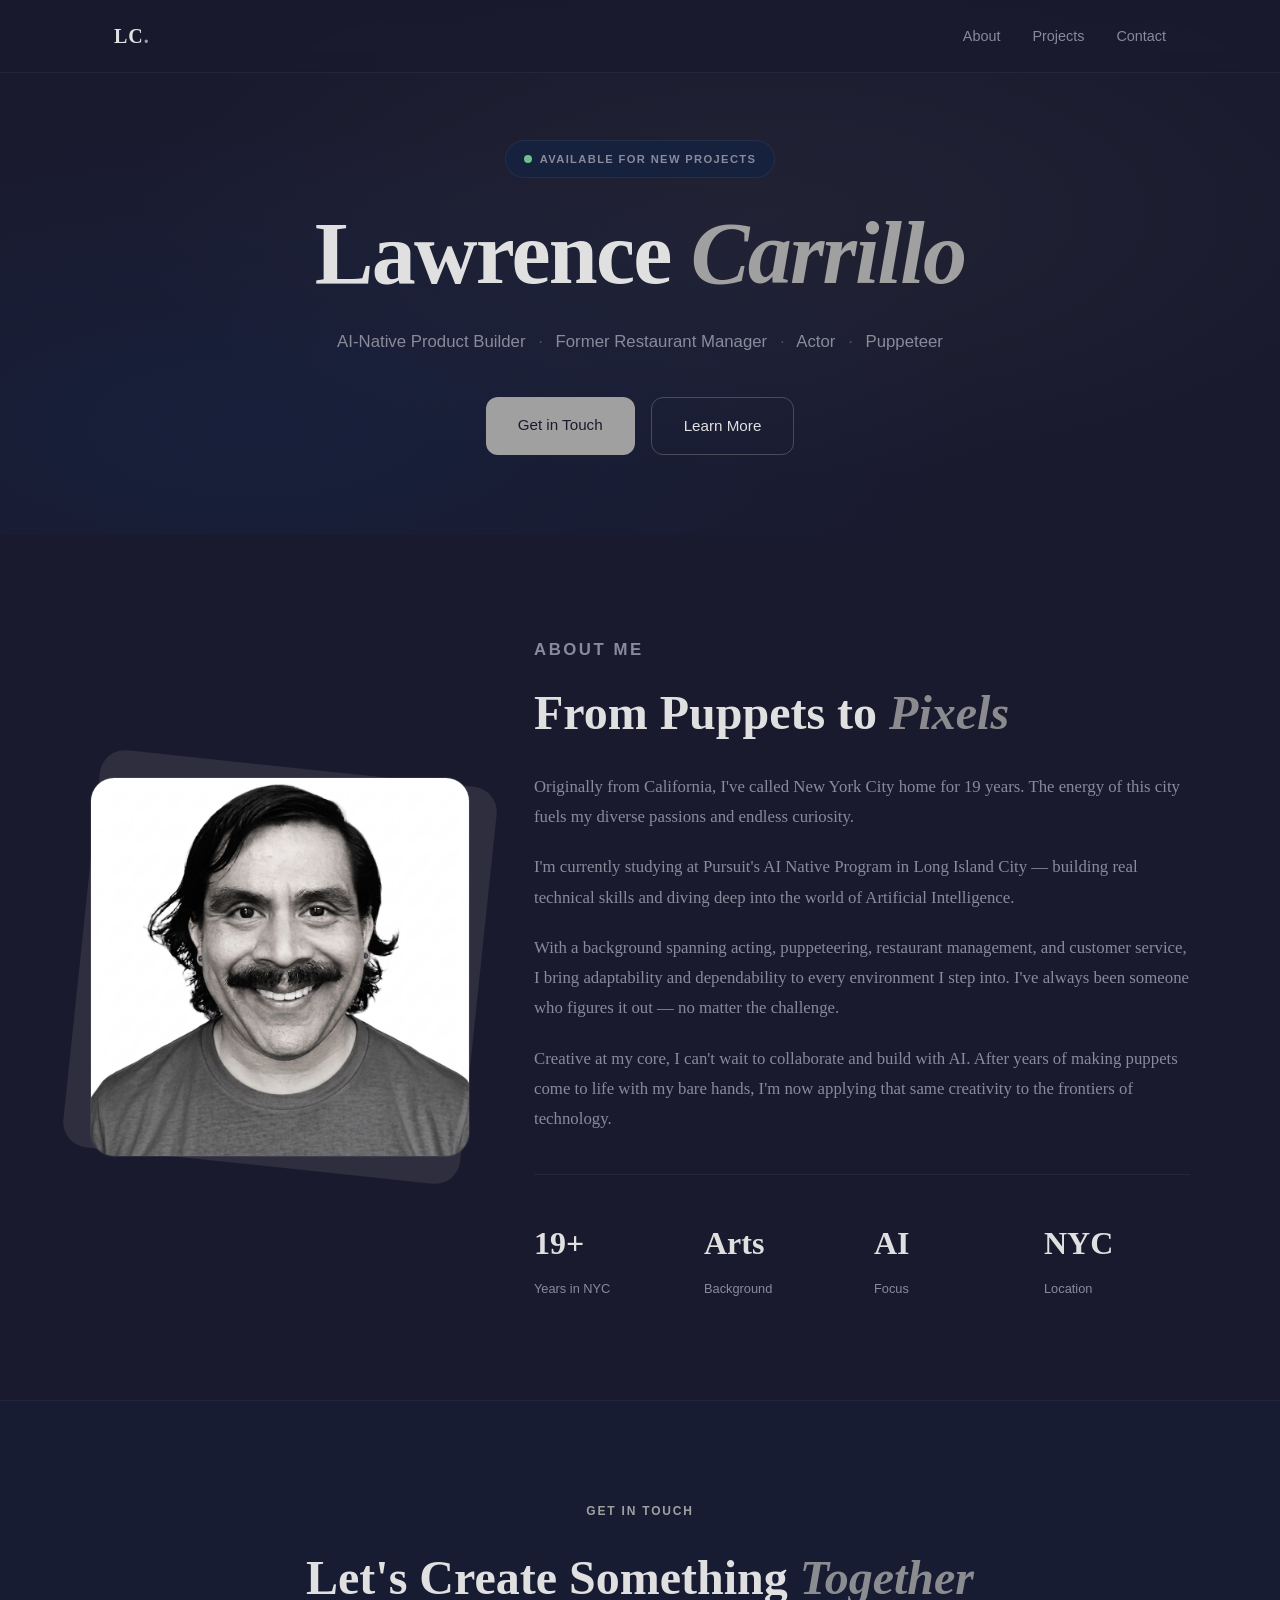
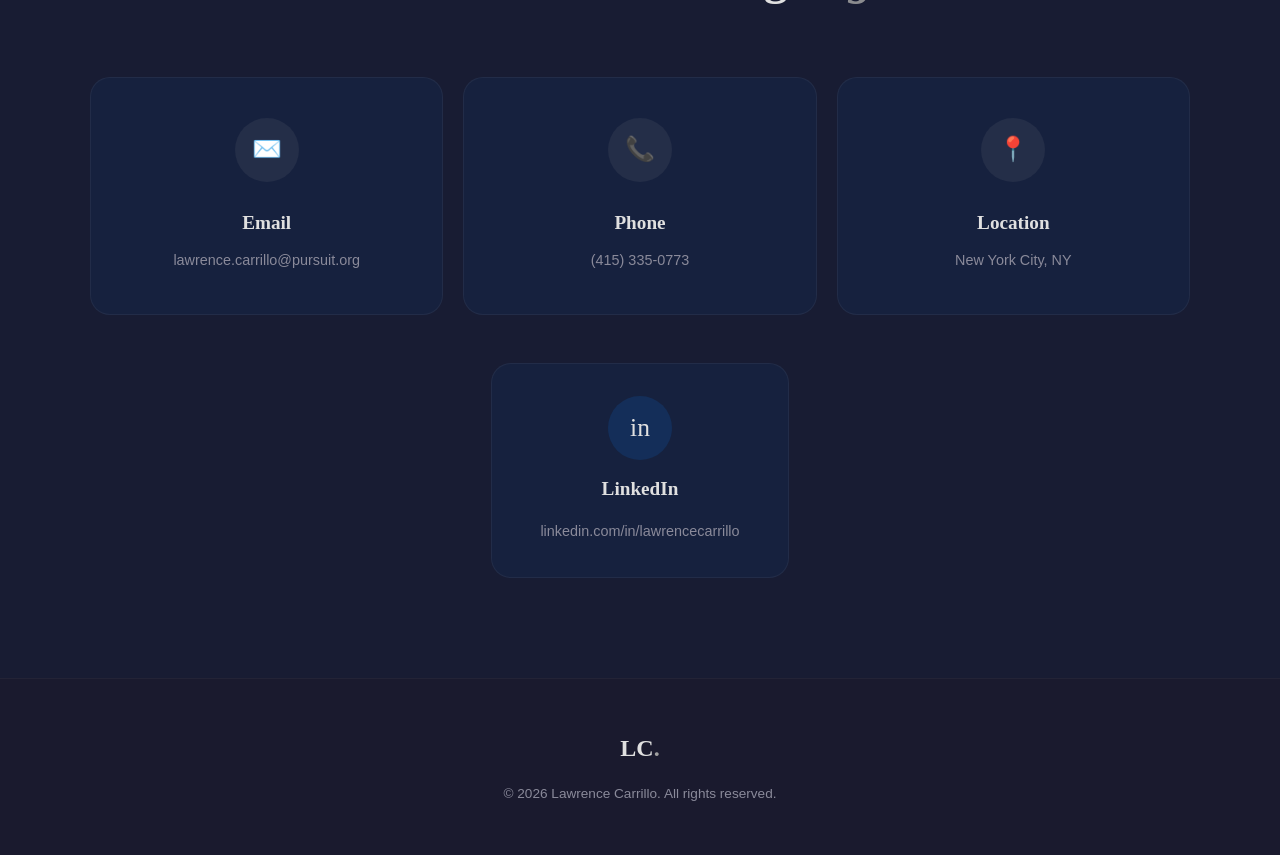
==== index.html @ 92393662 "Revise hero tagline with new job titles Updated the hero tagline to reflect new roles." ====
<!DOCTYPE html>
<html lang="en">
<head>
    <meta charset="UTF-8">
    <meta name="viewport" content="width=device-width, initial-scale=1.0">
    <title>Lawrence Carrillo</title>
    <style>
* { margin: 0; padding: 0; box-sizing: border-box; }

body {
    font-family: Georgia, serif;
    background-color: #1a1a2e;
    color: #e0e0e0;
    line-height: 1.8;
}

/* NAV */
nav {
    position: fixed;
    top: 0;
    width: 100%;
    z-index: 100;
    background-color: rgba(26, 26, 46, 0.85);
    backdrop-filter: blur(10px);
    border-bottom: 1px solid rgba(255, 255, 255, 0.05);
}
nav .nav-inner {
    max-width: 1100px;
    margin: 0 auto;
    padding: 0 24px;
    height: 72px;
    display: flex;
    align-items: center;
    justify-content: space-between;
}
.logo { font-size: 1.25rem; font-weight: bold; letter-spacing: 0.05em; }
.logo span { color: #a0a0a0; }
.nav-links { display: flex; gap: 32px; list-style: none; }
.nav-links a {
    color: #8a8a9a;
    text-decoration: none;
    font-family: Arial, sans-serif;
    font-size: 0.9rem;
    font-weight: 500;
    transition: color 0.2s;
    position: relative;
}
.nav-links a::after {
    content: '';
    position: absolute;
    bottom: -2px; left: 0;
    width: 0; height: 1px;
    background: #a0a0a0;
    transition: width 0.25s;
}
.nav-links a:hover { color: #e0e0e0; }
.nav-links a:hover::after { width: 100%; }

/* HERO */
.hero {
    min-height: auto;
    display: flex;
    align-items: center;
    justify-content: center;
    text-align: center;
    padding: 140px 24px 80px;
    position: relative;
    overflow: hidden;
}
.hero-bg {
    position: absolute;
    inset: 0;
    background:
        radial-gradient(ellipse at 60% 40%, rgba(160,160,160,0.06) 0%, transparent 60%),
        radial-gradient(ellipse at 20% 80%, rgba(22,33,62,0.8) 0%, transparent 50%);
    pointer-events: none;
}
.hero-content { position: relative; z-index: 1; max-width: 860px; }
.available-badge {
    display: inline-flex;
    align-items: center;
    gap: 8px;
    padding: 8px 18px;
    border-radius: 999px;
    background-color: #16213e;
    border: 1px solid rgba(255,255,255,0.06);
    margin-bottom: 28px;
    font-size: 0.7rem;
    font-family: Arial, sans-serif;
    font-weight: 600;
    letter-spacing: 0.12em;
    text-transform: uppercase;
    color: #8a8a9a;
}
.available-dot {
    width: 8px; height: 8px;
    border-radius: 50%;
    background-color: #6dbf8a;
    animation: pulse 2s infinite;
}
@keyframes pulse {
    0%, 100% { opacity: 1; }
    50% { opacity: 0.3; }
}
.hero h1 {
    font-size: clamp(2.8rem, 8vw, 5.5rem);
    font-weight: 700;
    line-height: 1.1;
    margin-bottom: 24px;
    letter-spacing: -0.02em;
}
.hero h1 .accent { color: #a0a0a0; font-style: italic; }
.hero-tagline {
    font-family: Arial, sans-serif;
    font-size: 1.05rem;
    color: #8a8a9a;
    max-width: 640px;
    margin: 0 auto 40px;
    font-weight: 300;
}
.hero-tagline .sep { color: rgba(160,160,160,0.4); margin: 0 8px; }
.hero-buttons { display: flex; gap: 16px; justify-content: center; flex-wrap: wrap; }
.btn {
    padding: 14px 32px;
    border-radius: 12px;
    font-family: Arial, sans-serif;
    font-size: 0.95rem;
    font-weight: 500;
    cursor: pointer;
    text-decoration: none;
    transition: all 0.2s;
    display: inline-block;
}
.btn-primary { background-color: #a0a0a0; color: #1a1a2e; border: none; }
.btn-primary:hover { background-color: #b8b8b8; transform: translateY(-2px); }
.btn-outline { background-color: transparent; color: #e0e0e0; border: 1px solid rgba(160,160,160,0.35); }
.btn-outline:hover { border-color: #a0a0a0; transform: translateY(-2px); }

/* ABOUT */
#about { padding: 100px 24px; }
.about-inner {
    max-width: 1100px;
    margin: 0 auto;
    display: flex;
    gap: 64px;
    align-items: center;
    flex-wrap: wrap;
}
.about-photo-col { flex: 0 0 380px; max-width: 380px; position: relative; }
.photo-frame { position: relative; }
.photo-frame::before {
    content: "";
    position: absolute;
    inset: 0;
    background-color: rgba(160,160,160,0.15);
    border-radius: 24px;
    transform: rotate(6deg) scale(1.05);
    z-index: 0;
}
.photo-frame img {
    position: relative;
    z-index: 1;
    width: 100%;
    aspect-ratio: 1;
    object-fit: cover;
    object-position: center top;
    border-radius: 24px;
    border: 1px solid rgba(255,255,255,0.08);
    display: block;
}
.about-text-col { flex: 1; min-width: 280px; }
.section-label {
    font-family: Arial, sans-serif;
    font-size: 0.75rem;
    font-weight: 700;
    letter-spacing: 0.15em;
    text-transform: uppercase;
    color: #a0a0a0;
    margin-bottom: 12px;
}
.about-text-col h2 {
    font-size: clamp(2rem, 4vw, 3rem);
    font-weight: 700;
    line-height: 1.15;
    margin-bottom: 32px;
    color: #e0e0e0;
}
.about-text-col h2 em { color: rgba(160,160,160,0.85); }
.about-text-col p { color: #8a8a9a; font-size: 1.05rem; margin-bottom: 20px; }
.stats {
    display: grid;
    grid-template-columns: repeat(4, 1fr);
    gap: 24px;
    margin-top: 40px;
    padding-top: 40px;
    border-top: 1px solid rgba(255,255,255,0.05);
}
.stat-value { font-size: 2rem; font-weight: 700; color: #e0e0e0; margin-bottom: 4px; }
.stat-label { font-family: Arial, sans-serif; font-size: 0.8rem; color: #8a8a9a; }

/* CONTACT */
#contact {
    padding: 100px 24px;
    background-color: rgba(22,33,62,0.35);
    border-top: 1px solid rgba(255,255,255,0.04);
}
.contact-inner { max-width: 1100px; margin: 0 auto; }
.contact-header { text-align: center; margin-bottom: 56px; }
.contact-header h2 {
    font-size: clamp(2rem, 4vw, 3rem);
    font-weight: 700;
    color: #e0e0e0;
    margin-top: 12px;
}
.contact-header h2 em { color: rgba(160,160,160,0.85); }
.contact-cards {
    display: grid;
    grid-template-columns: repeat(auto-fit, minmax(240px, 1fr));
    gap: 20px;
}
.contact-card {
    background-color: #16213e;
    border: 1px solid rgba(255,255,255,0.05);
    border-radius: 20px;
    padding: 40px 32px;
    text-align: center;
    text-decoration: none;
    color: inherit;
    transition: all 0.3s;
    display: flex;
    flex-direction: column;
    align-items: center;
}
.contact-card:hover {
    border-color: rgba(160,160,160,0.3);
    transform: translateY(-8px);
    box-shadow: 0 20px 40px rgba(0,0,0,0.4);
}
.contact-icon {
    width: 64px; height: 64px;
    border-radius: 50%;
    background-color: rgba(160,160,160,0.1);
    display: flex;
    align-items: center;
    justify-content: center;
    margin-bottom: 24px;
    font-size: 1.5rem;
    transition: transform 0.3s;
}
.contact-card:hover .contact-icon { transform: scale(1.1); }
.contact-card h3 { font-size: 1.2rem; margin-bottom: 8px; color: #e0e0e0; }
.contact-card p { color: #8a8a9a; font-family: Arial, sans-serif; font-size: 0.9rem; transition: color 0.3s; }
.contact-card:hover p { color: #e0e0e0; }

/* FOOTER */
footer {
    padding: 48px 24px;
    border-top: 1px solid rgba(255,255,255,0.04);
    text-align: center;
    background-color: #1a1a2e;
}
.footer-logo { font-size: 1.5rem; font-weight: 700; margin-bottom: 12px; }
.footer-logo span { color: #a0a0a0; }
footer p { font-family: Arial, sans-serif; font-size: 0.85rem; color: #8a8a9a; }

/* RESPONSIVE */
@media (max-width: 768px) {
    .about-photo-col { flex: 0 0 100%; max-width: 340px; margin: 0 auto; }
    .stats { grid-template-columns: repeat(2, 1fr); }
    .nav-links { display: none; }
}
/* LinkedIn Badge */
.LI-profile-badge {
    background: rgba(255, 255, 255, 0.08) !important;
    border-radius: 12px !important;
    padding: 8px !important;
}

.LI-profile-badge .LI-name-link {
    color: #e0e0e0 !important;
}

.LI-profile-badge .LI-field {
    color: #a0b0c0 !important;
}

.LI-profile-badge .LI-background {
    background: rgba(255, 255, 255, 0.05) !important;
}
    </style>
</head>
<body>

    <nav>
        <div class="nav-inner">
            <div class="logo">LC<span>.</span></div>
            <ul class="nav-links">
                <li><a href="#about">About</a></li>
                <li><a href="projects.html">Projects</a></li>
                <li><a href="#contact">Contact</a></li>
            </ul>
        </div>
    </nav>

    <section class="hero">
        <div class="hero-bg"></div>
        <div class="hero-content">
            <div class="available-badge">
                <span class="available-dot"></span>
                Available for new projects
            </div>
            <h1>Lawrence <span class="accent">Carrillo</span></h1>
            
            <p class="hero-tagline">
AI-Native Product Builder <span class="sep">&middot;</span>
Former Restaurant Manager <span class="sep">&middot;</span>
Actor <span class="sep">&middot;</span>
Puppeteer
</p>
            
            <div class="hero-buttons">
                <a href="#contact" class="btn btn-primary">Get in Touch</a>
                <a href="#about" class="btn btn-outline">Learn More</a>
            </div>
        </div>
    </section>

    <section id="about">
        <div class="about-inner">
            <div class="about-photo-col">
                <div class="photo-frame">
                    <img src="avatar.png" alt="Lawrence Carrillo">
                </div>
            </div>
            <div class="about-text-col">
                <p class="section-label">About Me</p>
                <h2>From Puppets to <em>Pixels</em></h2>
                <p>Originally from California, I've called New York City home for 19 years. The energy of this city fuels my diverse passions and endless curiosity.</p>
                <p>I'm currently studying at Pursuit's AI Native Program in Long Island City — building real technical skills and diving deep into the world of Artificial Intelligence.</p>
                <p>With a background spanning acting, puppeteering, restaurant management, and customer service, I bring adaptability and dependability to every environment I step into. I've always been someone who figures it out — no matter the challenge.</p>
                <p>Creative at my core, I can't wait to collaborate and build with AI. After years of making puppets come to life with my bare hands, I'm now applying that same creativity to the frontiers of technology.</p>
                <div class="stats">
                    <div><div class="stat-value">19+</div><div class="stat-label">Years in NYC</div></div>
                    <div><div class="stat-value">Arts</div><div class="stat-label">Background</div></div>
                    <div><div class="stat-value">AI</div><div class="stat-label">Focus</div></div>
                    <div><div class="stat-value">NYC</div><div class="stat-label">Location</div></div>
                </div>
            </div>
        </div>
    </section>

    <!-- CONTACT -->
    <section id="contact">
        <div class="contact-inner">
            <div class="contact-header">
                <p class="section-label">Get in touch</p>
                <h2>Let's Create Something <em>Together</em></h2>
            </div>
            <div class="contact-cards">
                <a href="mailto:lawrence.carrillo@pursuit.org" class="contact-card">
                    <div class="contact-icon">&#x2709;&#xFE0F;</div>
                    <h3>Email</h3>
                    <p>lawrence.carrillo@pursuit.org</p>
                </a>
                <a href="tel:+14153350773" class="contact-card">
                    <div class="contact-icon">&#x1F4DE;</div>
                    <h3>Phone</h3>
                    <p>(415) 335-0773</p>
                </a>
                <div class="contact-card">
                    <div class="contact-icon">&#x1F4CD;</div>
                    <h3>Location</h3>
                    <p>New York City, NY</p>
                </div>
            </div>
<!-- LinkedIn -->
<div style="margin-top: 48px; display: flex; justify-content: center;">
    <a href="https://www.linkedin.com/in/lawrencecarrillo" target="_blank" rel="noopener"
       style="background-color: #16213e; border: 1px solid rgba(255,255,255,0.05); border-radius: 20px; padding: 32px 48px; text-align: center; text-decoration: none; color: inherit; transition: all 0.3s; display: flex; flex-direction: column; align-items: center; gap: 12px; min-width: 280px;"
       onmouseover="this.style.borderColor='rgba(160,160,160,0.3)'; this.style.transform='translateY(-8px)'; this.style.boxShadow='0 20px 40px rgba(0,0,0,0.4)'"
       onmouseout="this.style.borderColor='rgba(255,255,255,0.05)'; this.style.transform='translateY(0)'; this.style.boxShadow='none'">
        <div style="width: 64px; height: 64px; border-radius: 50%; background-color: rgba(10,102,194,0.2); display: flex; align-items: center; justify-content: center; font-size: 1.6rem;">in</div>
        <h3 style="font-family: Georgia, serif; font-size: 1.2rem; color: #e0e0e0; margin: 0;">LinkedIn</h3>
        <p style="font-family: Arial, sans-serif; font-size: 0.9rem; color: #8a8a9a; margin: 0;">linkedin.com/in/lawrencecarrillo</p>
    </a>
</div>
    </section>

    <!-- FOOTER -->
    <footer>
        <div class="footer-logo">LC<span>.</span></div>
        <p>&copy; 2026 Lawrence Carrillo. All rights reserved.</p>
    </footer>

<script src="https://platform.linkedin.com/badges/js/profile.js" async defer type="text/javascript"></script>

    <script>
        document.querySelectorAll('a[href^="#"]').forEach(link => {
            link.addEventListener('click', function(e) {
                e.preventDefault();
                document.querySelector(this.getAttribute('href'))
                    .scrollIntoView({ behavior: 'smooth' });
            });
        });
    </script>

</body>
</html>
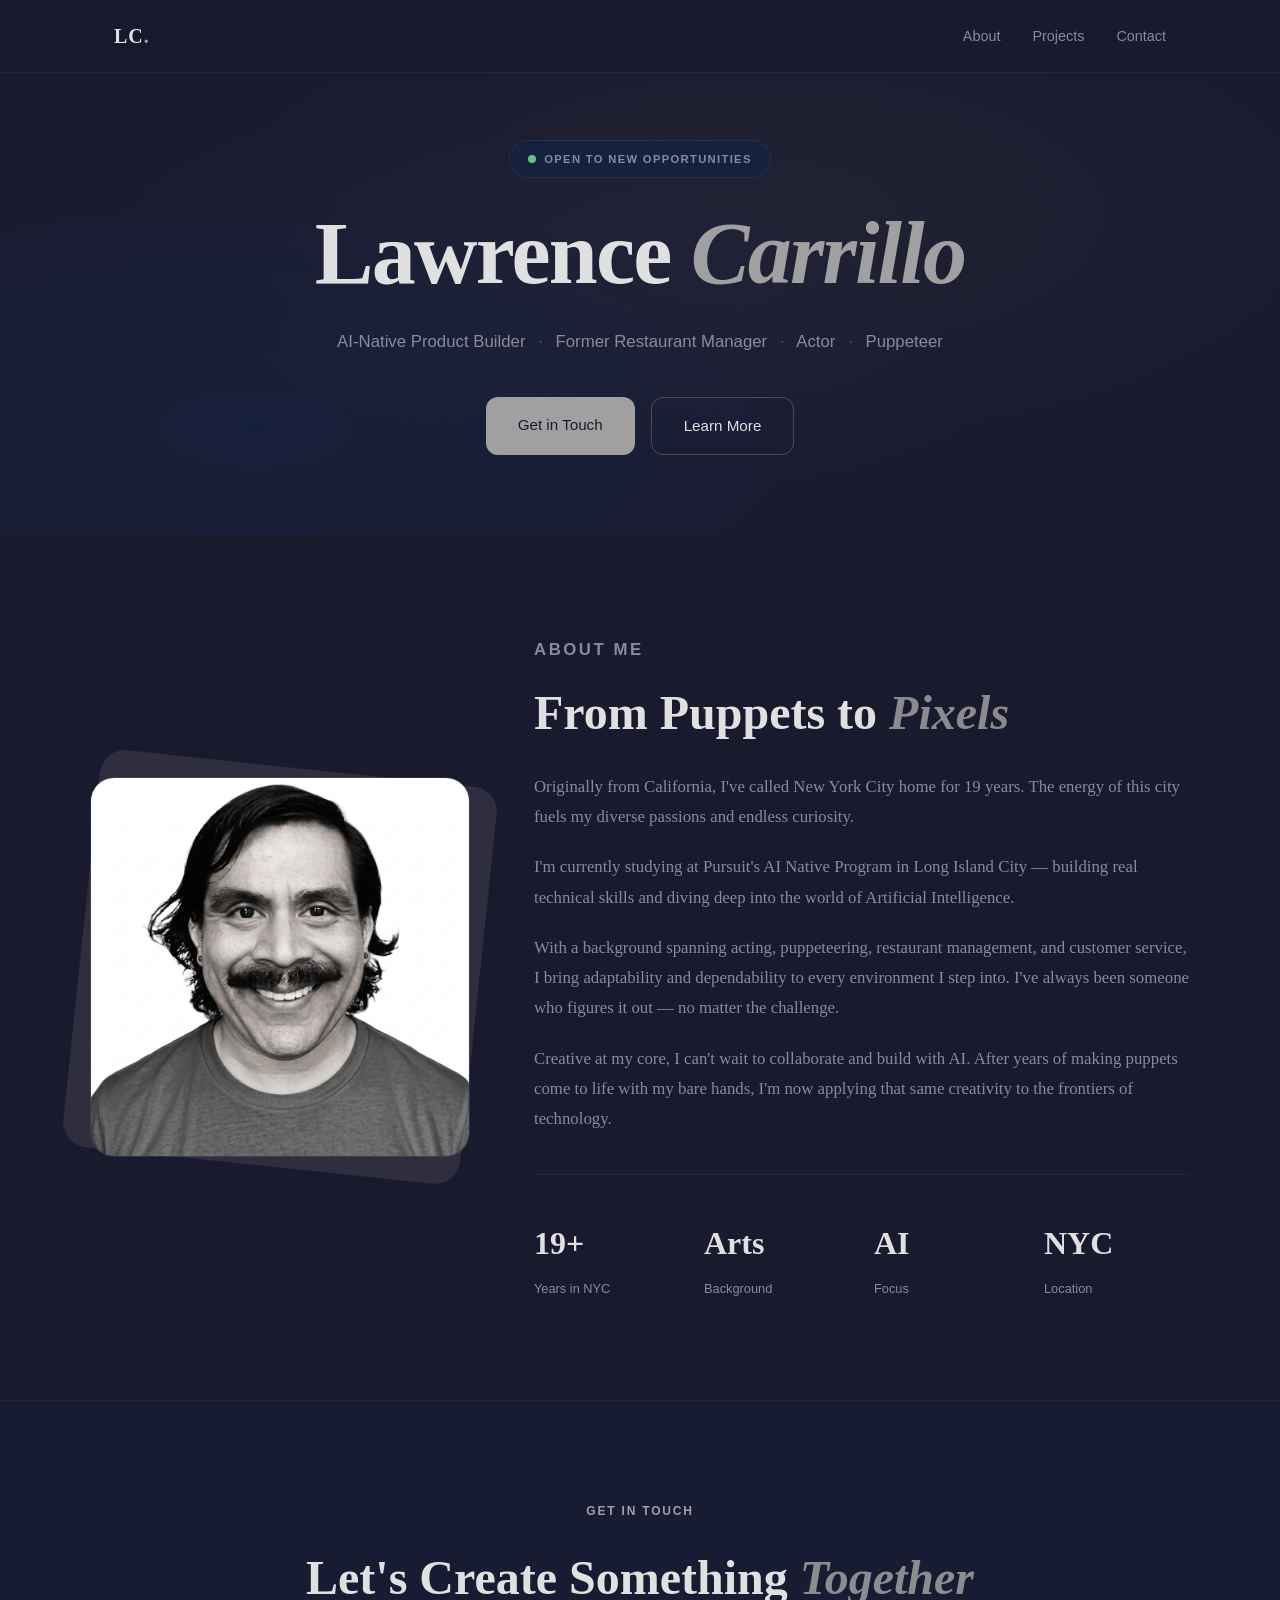
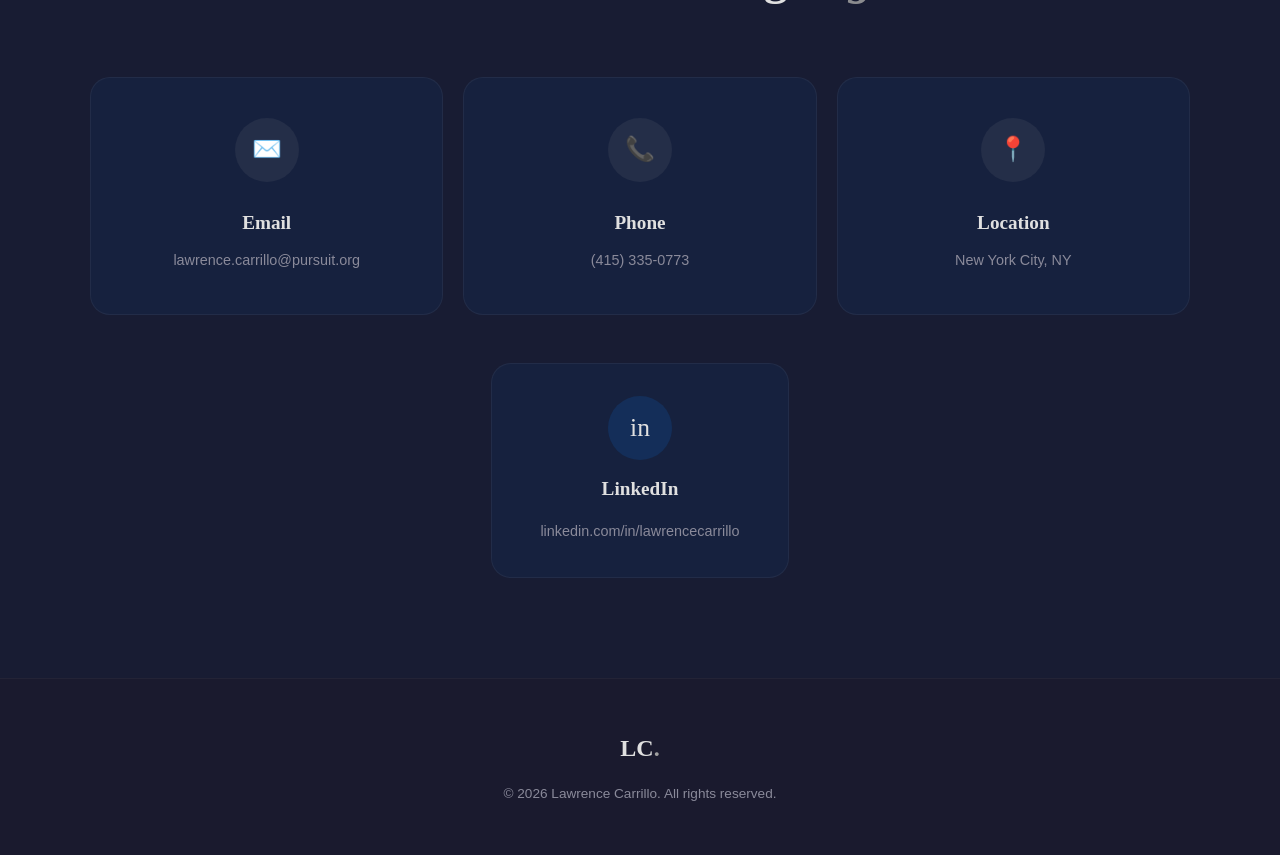
==== commit 152d04a0: "Change availability message to 'Open to new opportunities'" ====
--- a/index.html
+++ b/index.html
@@ -307,7 +307,7 @@
         <div class="hero-content">
             <div class="available-badge">
                 <span class="available-dot"></span>
-                Available for new projects
+                Open to new opportunities
             </div>
             <h1>Lawrence <span class="accent">Carrillo</span></h1>
             
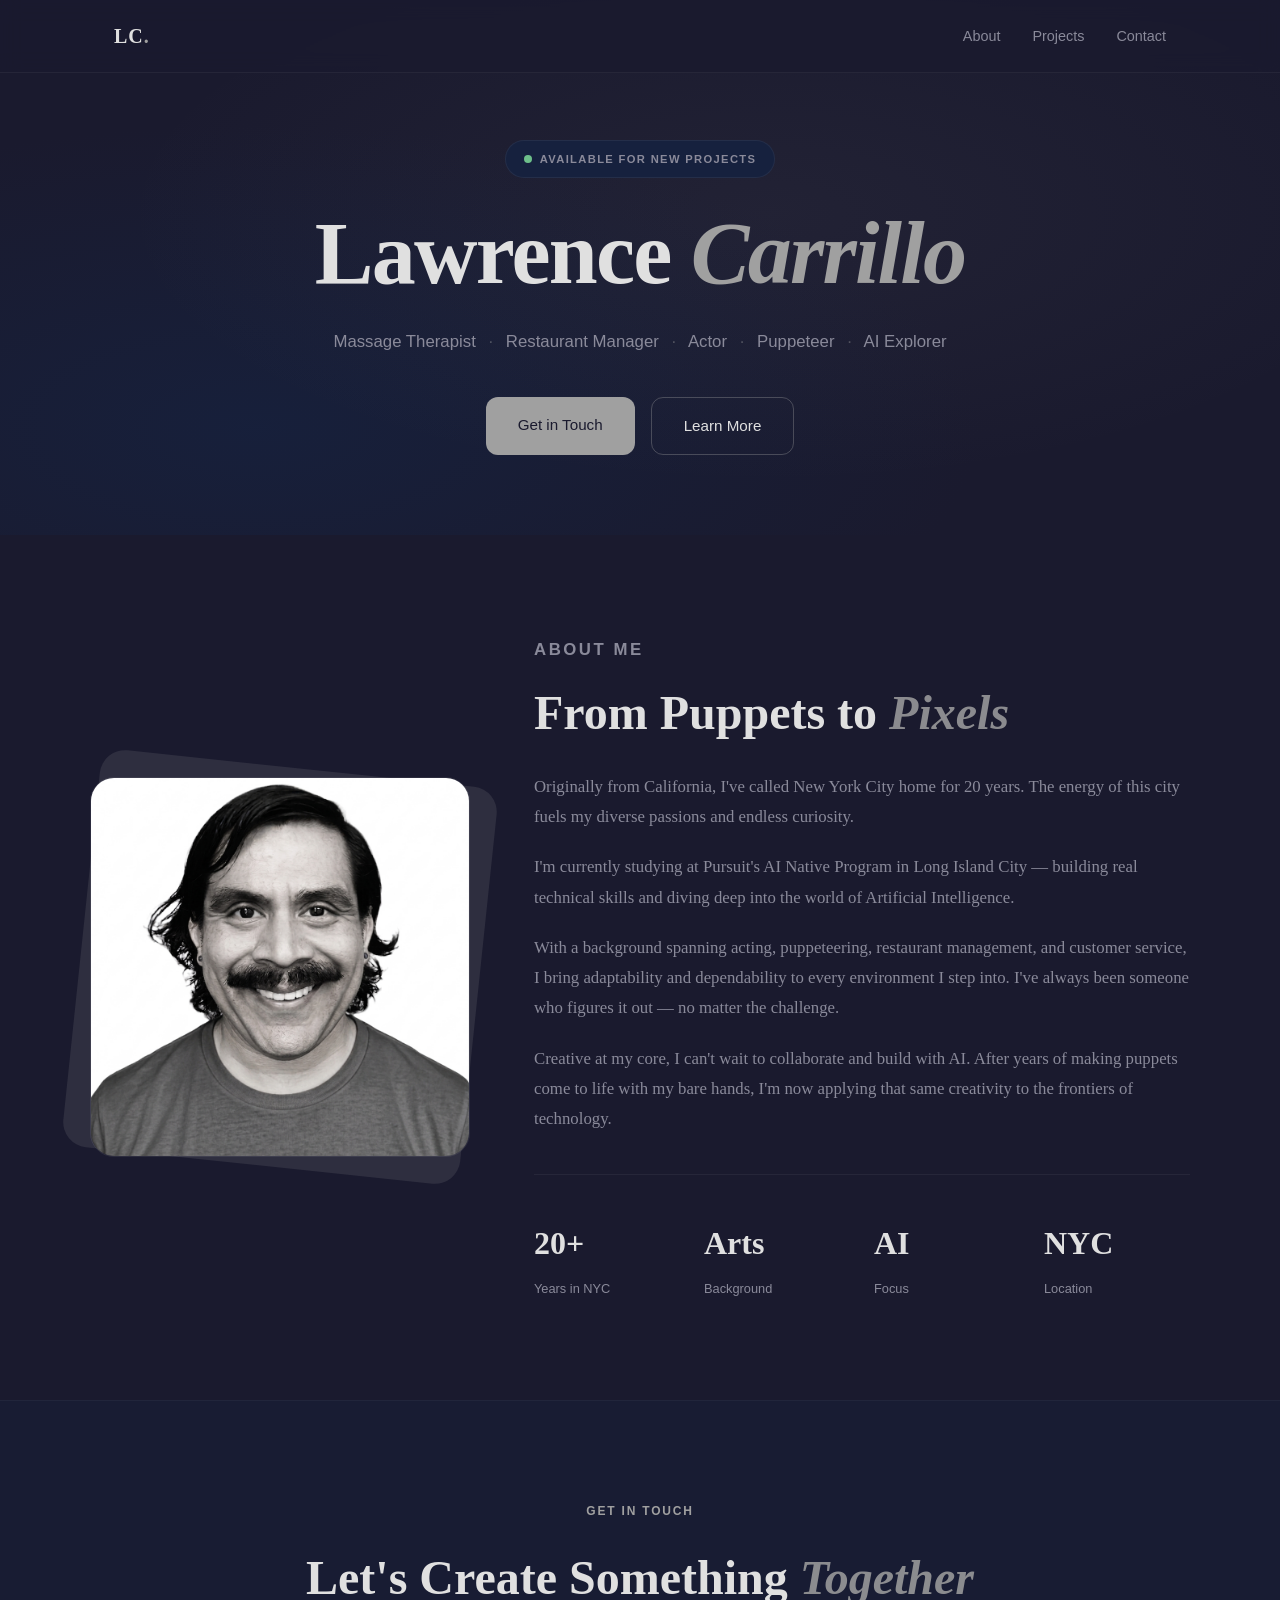
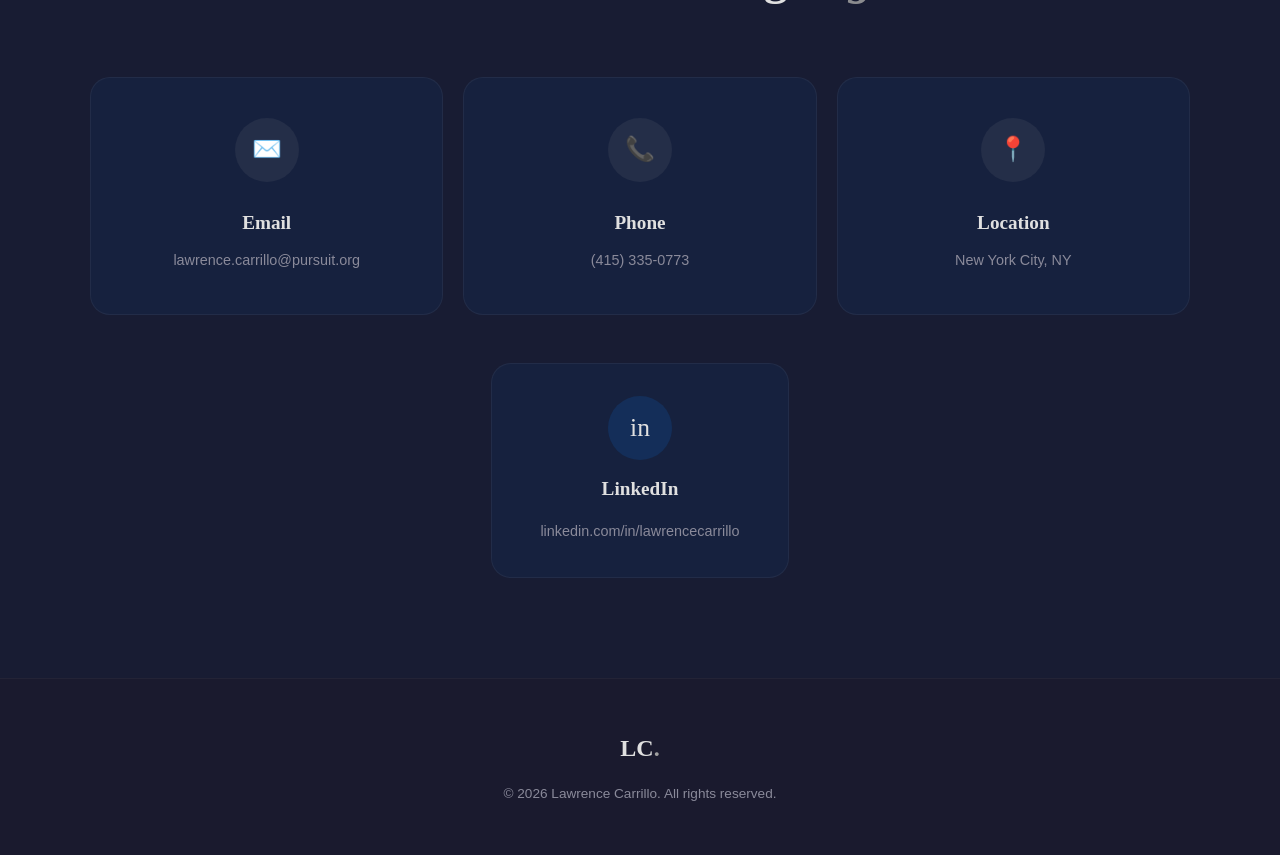
==== commit 05ae93e2: "Update index.html" ====
--- a/index.html
+++ b/index.html
@@ -307,17 +307,16 @@
         <div class="hero-content">
             <div class="available-badge">
                 <span class="available-dot"></span>
-                Open to new opportunities
+                Available for new projects
             </div>
             <h1>Lawrence <span class="accent">Carrillo</span></h1>
-            
             <p class="hero-tagline">
-AI-Native Product Builder <span class="sep">&middot;</span>
-Former Restaurant Manager <span class="sep">&middot;</span>
-Actor <span class="sep">&middot;</span>
-Puppeteer
-</p>
-            
+                Massage Therapist <span class="sep">&middot;</span>
+                Restaurant Manager <span class="sep">&middot;</span>
+                Actor <span class="sep">&middot;</span>
+                Puppeteer <span class="sep">&middot;</span>
+                AI Explorer
+            </p>
             <div class="hero-buttons">
                 <a href="#contact" class="btn btn-primary">Get in Touch</a>
                 <a href="#about" class="btn btn-outline">Learn More</a>
@@ -335,12 +334,12 @@
             <div class="about-text-col">
                 <p class="section-label">About Me</p>
                 <h2>From Puppets to <em>Pixels</em></h2>
-                <p>Originally from California, I've called New York City home for 19 years. The energy of this city fuels my diverse passions and endless curiosity.</p>
+                <p>Originally from California, I've called New York City home for 20 years. The energy of this city fuels my diverse passions and endless curiosity.</p>
                 <p>I'm currently studying at Pursuit's AI Native Program in Long Island City — building real technical skills and diving deep into the world of Artificial Intelligence.</p>
                 <p>With a background spanning acting, puppeteering, restaurant management, and customer service, I bring adaptability and dependability to every environment I step into. I've always been someone who figures it out — no matter the challenge.</p>
                 <p>Creative at my core, I can't wait to collaborate and build with AI. After years of making puppets come to life with my bare hands, I'm now applying that same creativity to the frontiers of technology.</p>
                 <div class="stats">
-                    <div><div class="stat-value">19+</div><div class="stat-label">Years in NYC</div></div>
+                    <div><div class="stat-value">20+</div><div class="stat-label">Years in NYC</div></div>
                     <div><div class="stat-value">Arts</div><div class="stat-label">Background</div></div>
                     <div><div class="stat-value">AI</div><div class="stat-label">Focus</div></div>
                     <div><div class="stat-value">NYC</div><div class="stat-label">Location</div></div>
@@ -405,4 +404,4 @@
     </script>
 
 </body>
-</html>
+</html>
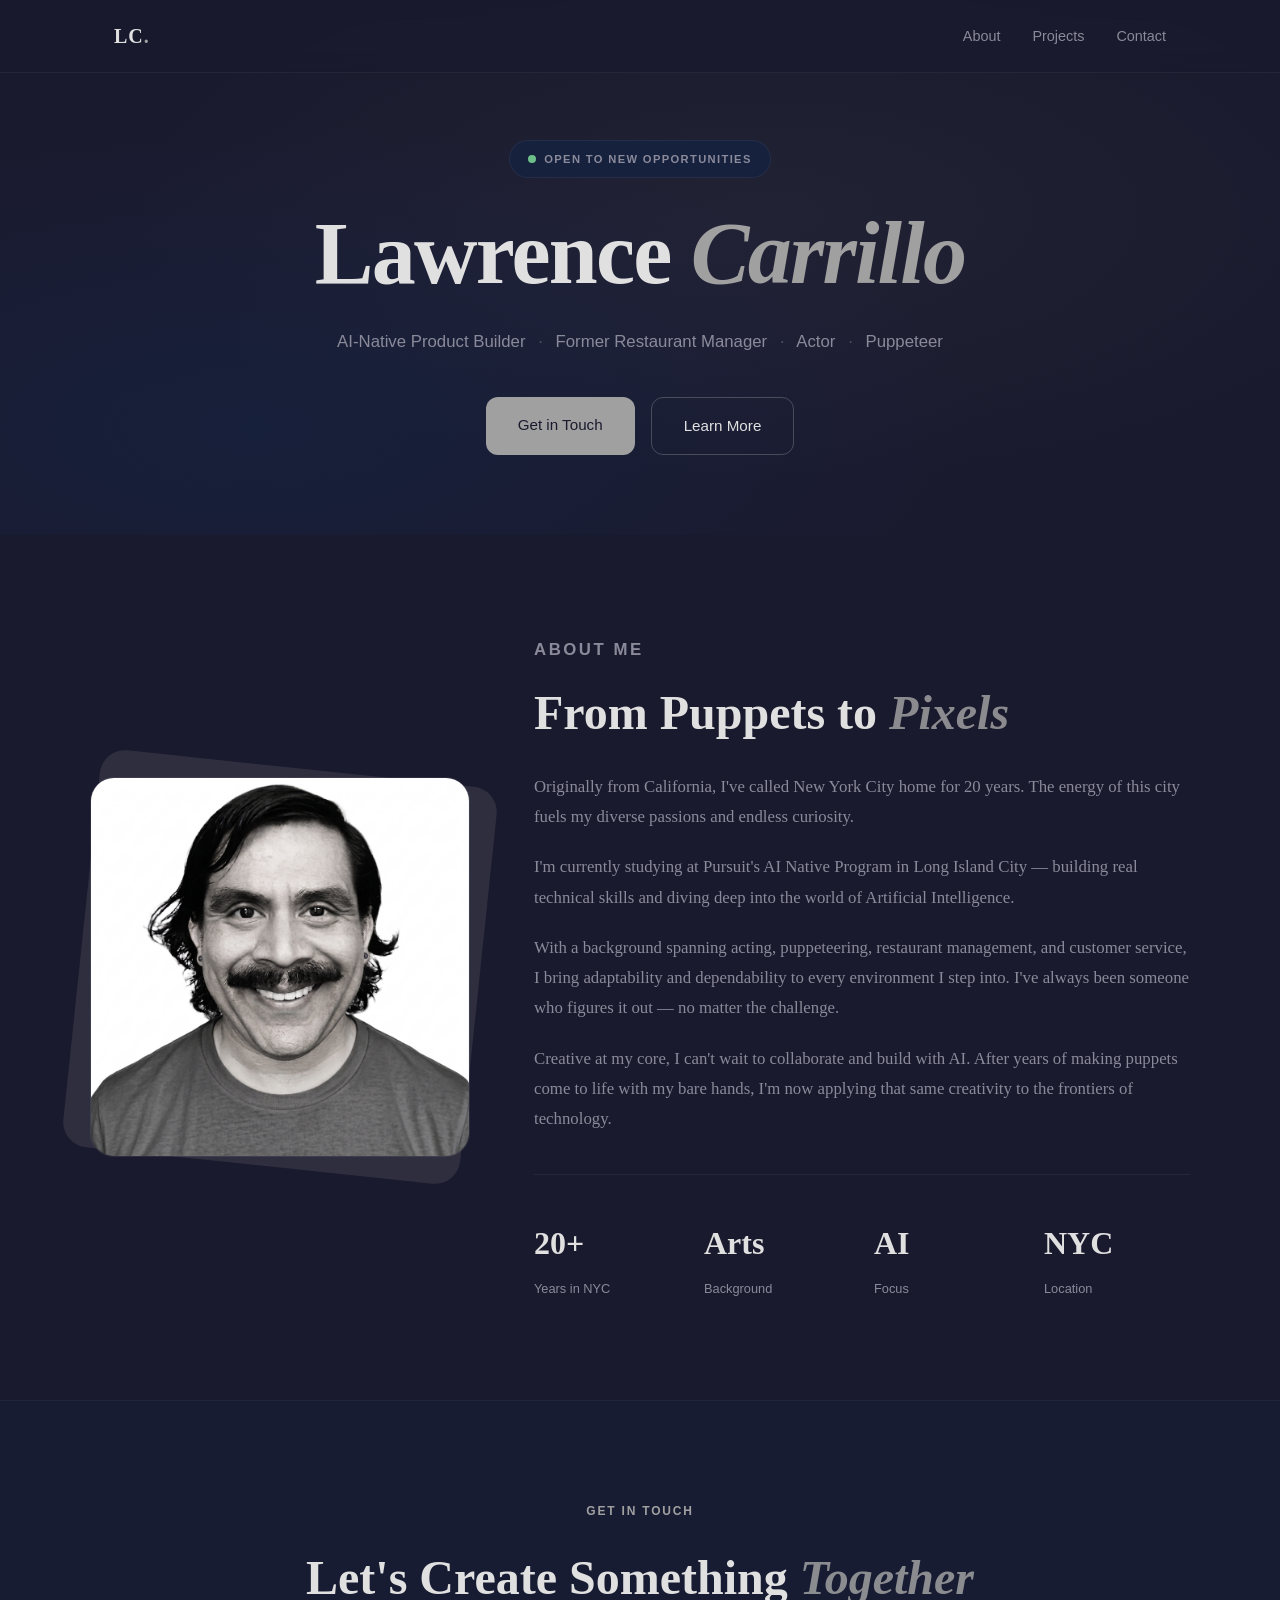
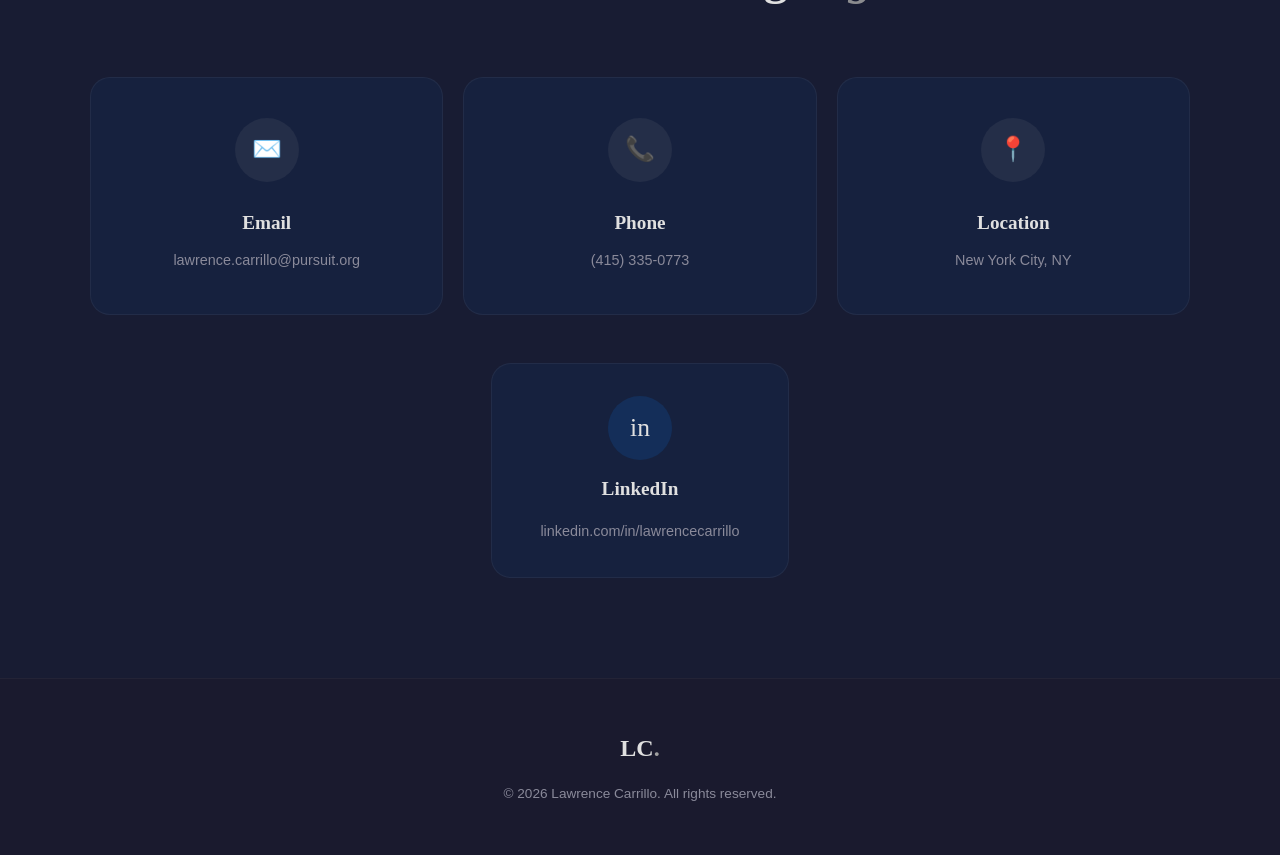
==== commit 67c2daa6: "Merge branch 'main' of https://github.com/lawrencecarrillo/my-portfolio" ====
--- a/index.html
+++ b/index.html
@@ -307,16 +307,17 @@
         <div class="hero-content">
             <div class="available-badge">
                 <span class="available-dot"></span>
-                Available for new projects
+                Open to new opportunities
             </div>
             <h1>Lawrence <span class="accent">Carrillo</span></h1>
+            
             <p class="hero-tagline">
-                Massage Therapist <span class="sep">&middot;</span>
-                Restaurant Manager <span class="sep">&middot;</span>
-                Actor <span class="sep">&middot;</span>
-                Puppeteer <span class="sep">&middot;</span>
-                AI Explorer
-            </p>
+AI-Native Product Builder <span class="sep">&middot;</span>
+Former Restaurant Manager <span class="sep">&middot;</span>
+Actor <span class="sep">&middot;</span>
+Puppeteer
+</p>
+            
             <div class="hero-buttons">
                 <a href="#contact" class="btn btn-primary">Get in Touch</a>
                 <a href="#about" class="btn btn-outline">Learn More</a>
@@ -404,4 +405,4 @@
     </script>
 
 </body>
-</html>+</html>
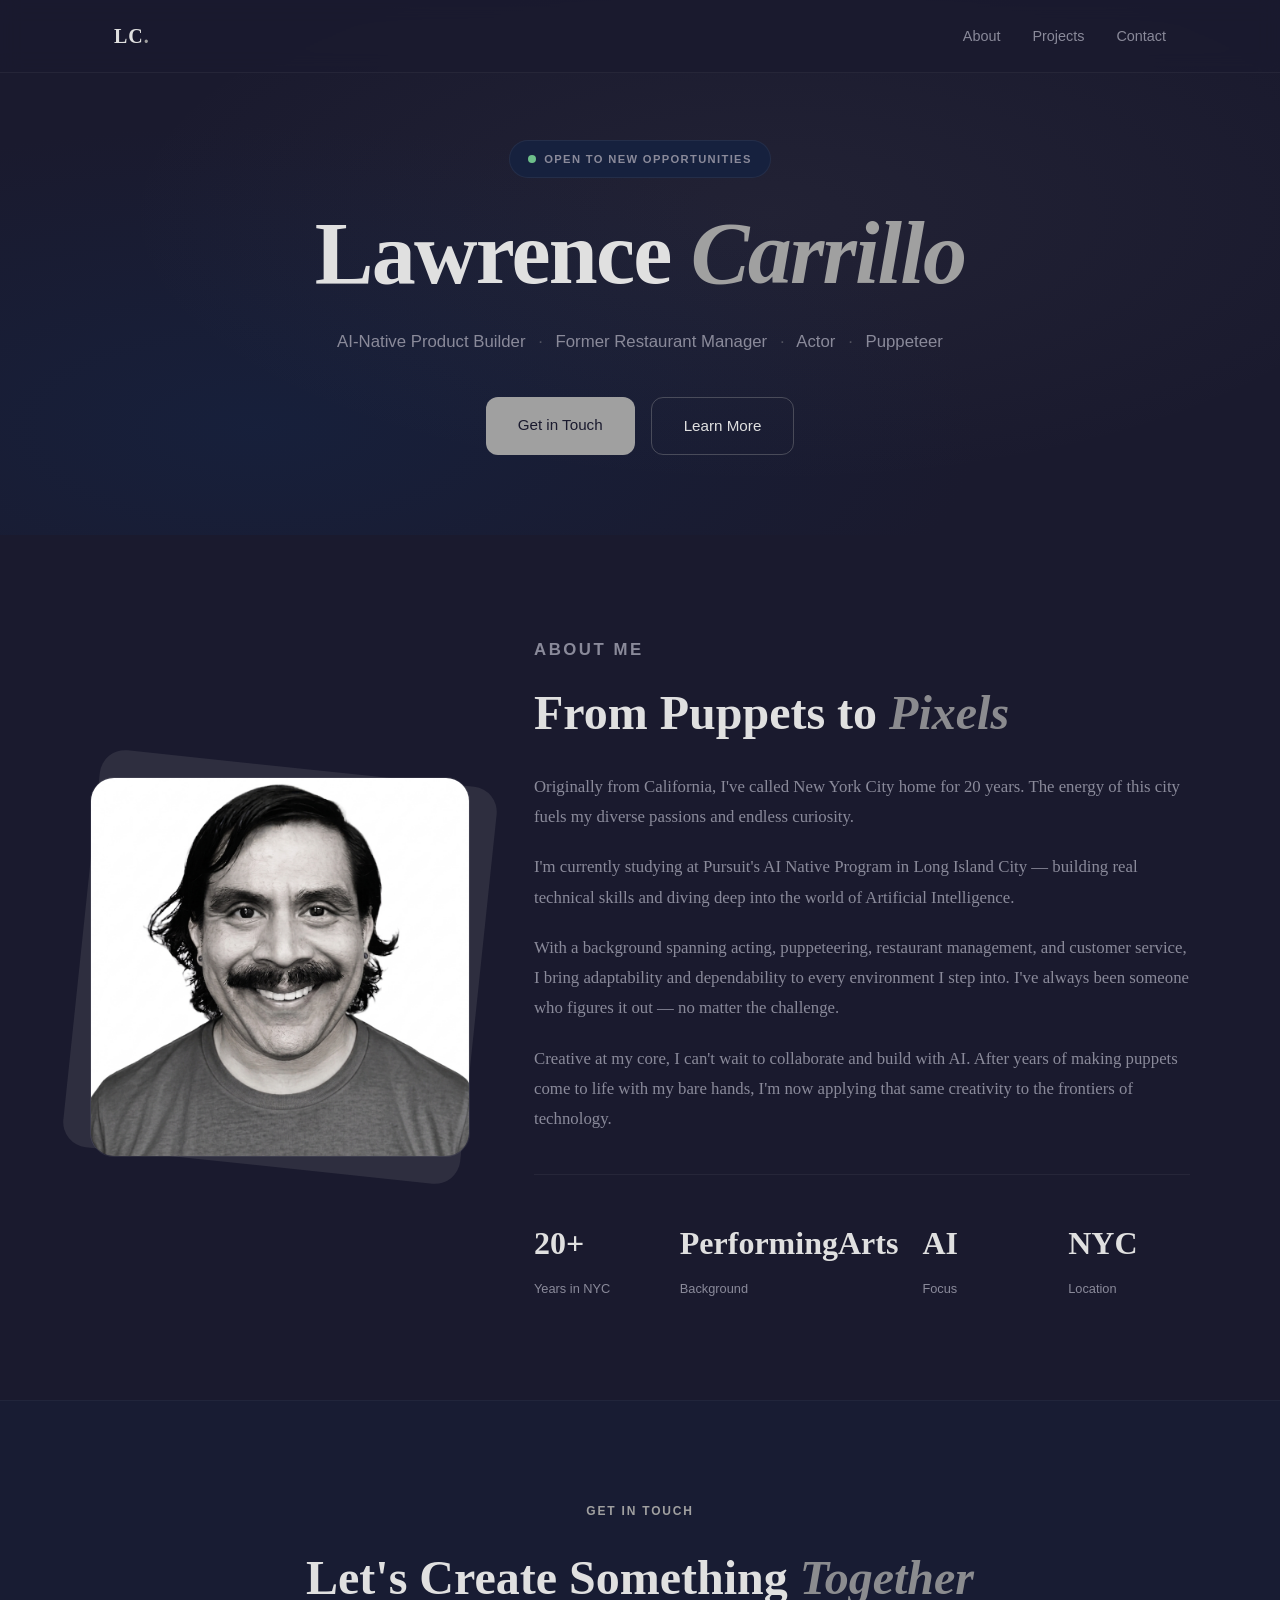
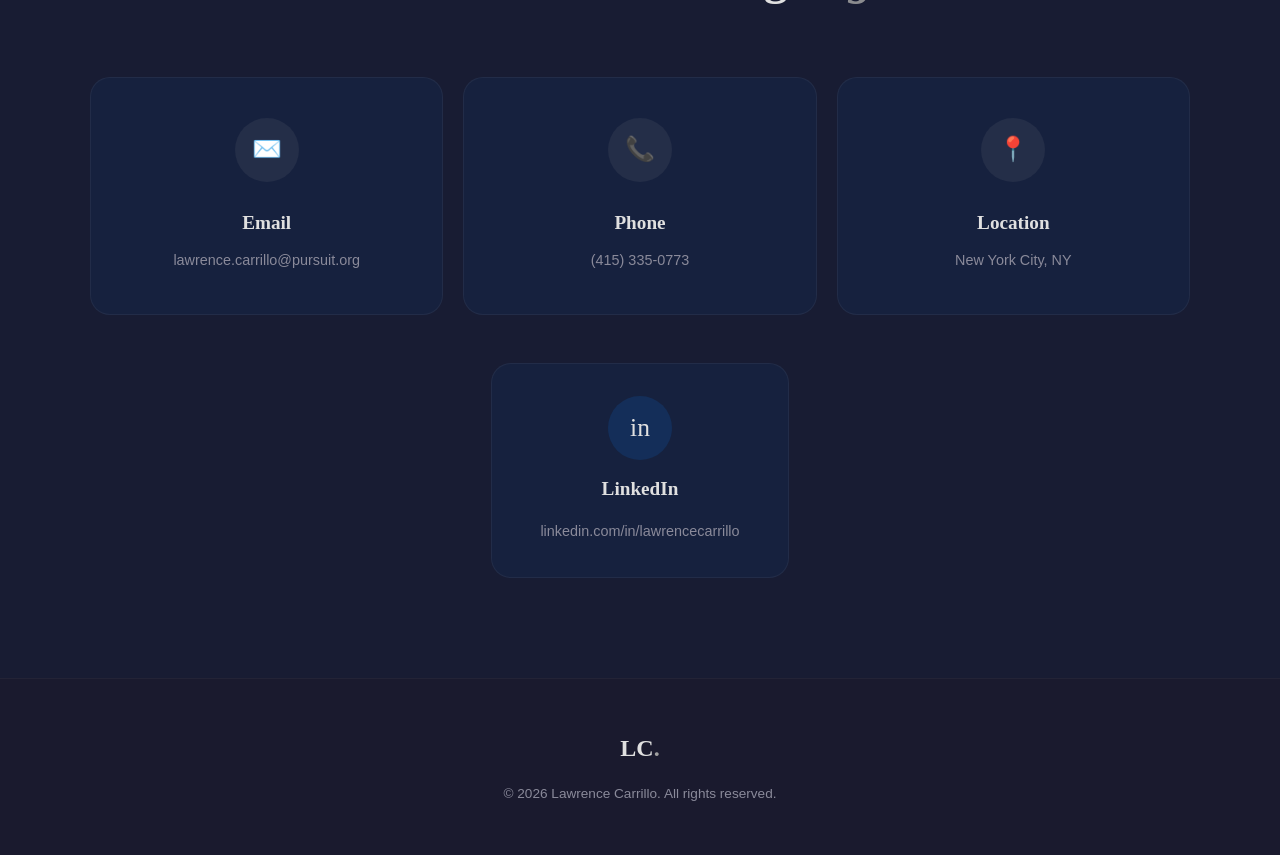
==== commit d34e11a8: "index modify" ====
--- a/index.html
+++ b/index.html
@@ -341,7 +341,7 @@
                 <p>Creative at my core, I can't wait to collaborate and build with AI. After years of making puppets come to life with my bare hands, I'm now applying that same creativity to the frontiers of technology.</p>
                 <div class="stats">
                     <div><div class="stat-value">20+</div><div class="stat-label">Years in NYC</div></div>
-                    <div><div class="stat-value">Arts</div><div class="stat-label">Background</div></div>
+                    <div><div class="stat-value">PerformingArts</div><div class="stat-label">Background</div></div>
                     <div><div class="stat-value">AI</div><div class="stat-label">Focus</div></div>
                     <div><div class="stat-value">NYC</div><div class="stat-label">Location</div></div>
                 </div>
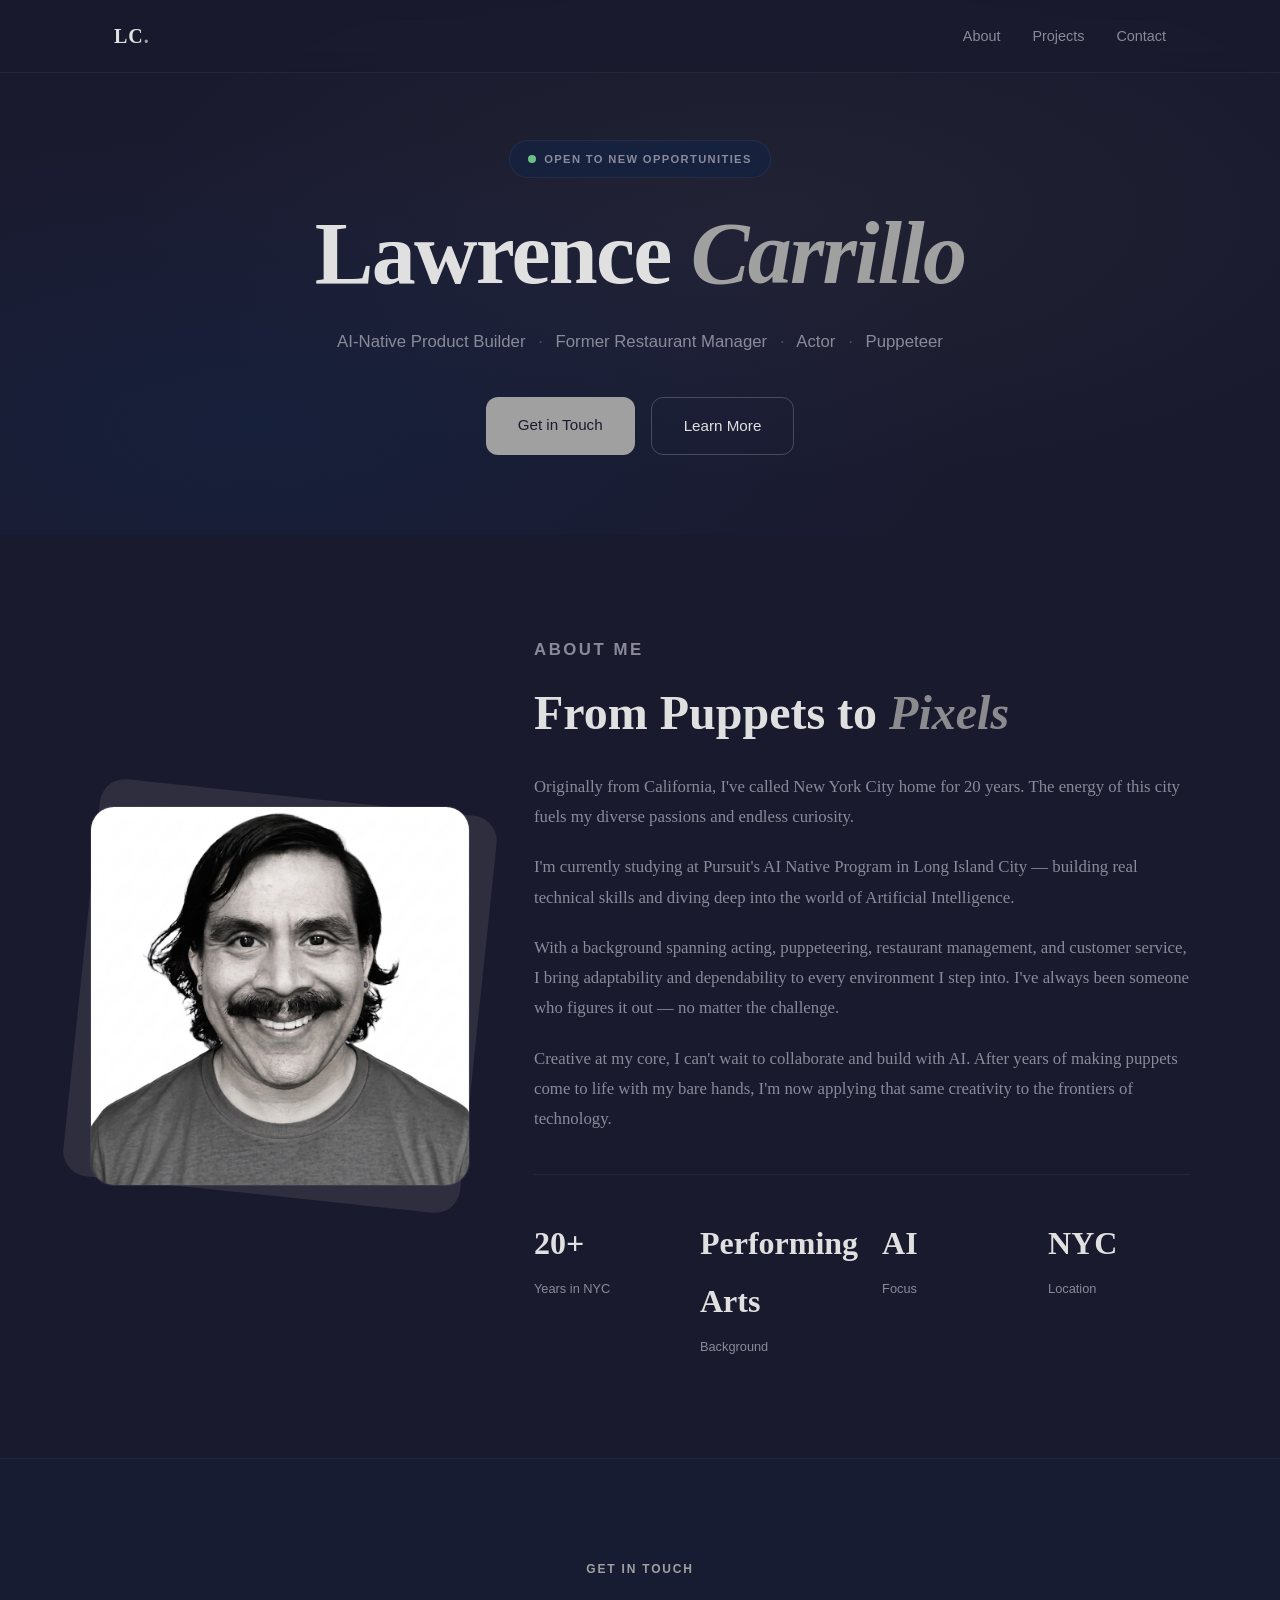
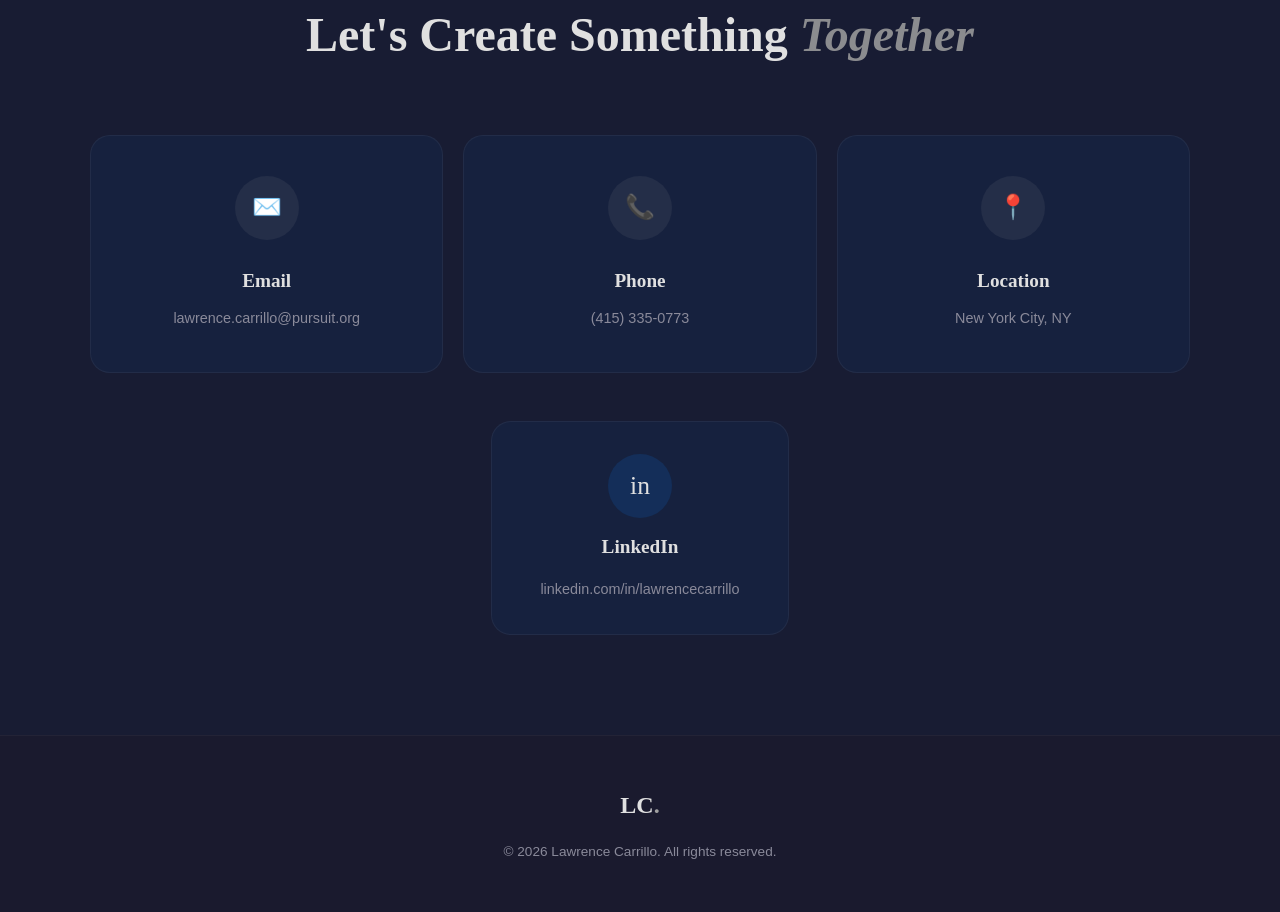
==== commit 3bdff023: "Index.html" ====
--- a/index.html
+++ b/index.html
@@ -341,7 +341,7 @@
                 <p>Creative at my core, I can't wait to collaborate and build with AI. After years of making puppets come to life with my bare hands, I'm now applying that same creativity to the frontiers of technology.</p>
                 <div class="stats">
                     <div><div class="stat-value">20+</div><div class="stat-label">Years in NYC</div></div>
-                    <div><div class="stat-value">PerformingArts</div><div class="stat-label">Background</div></div>
+                    <div><div class="stat-value">Performing Arts</div><div class="stat-label">Background</div></div>
                     <div><div class="stat-value">AI</div><div class="stat-label">Focus</div></div>
                     <div><div class="stat-value">NYC</div><div class="stat-label">Location</div></div>
                 </div>
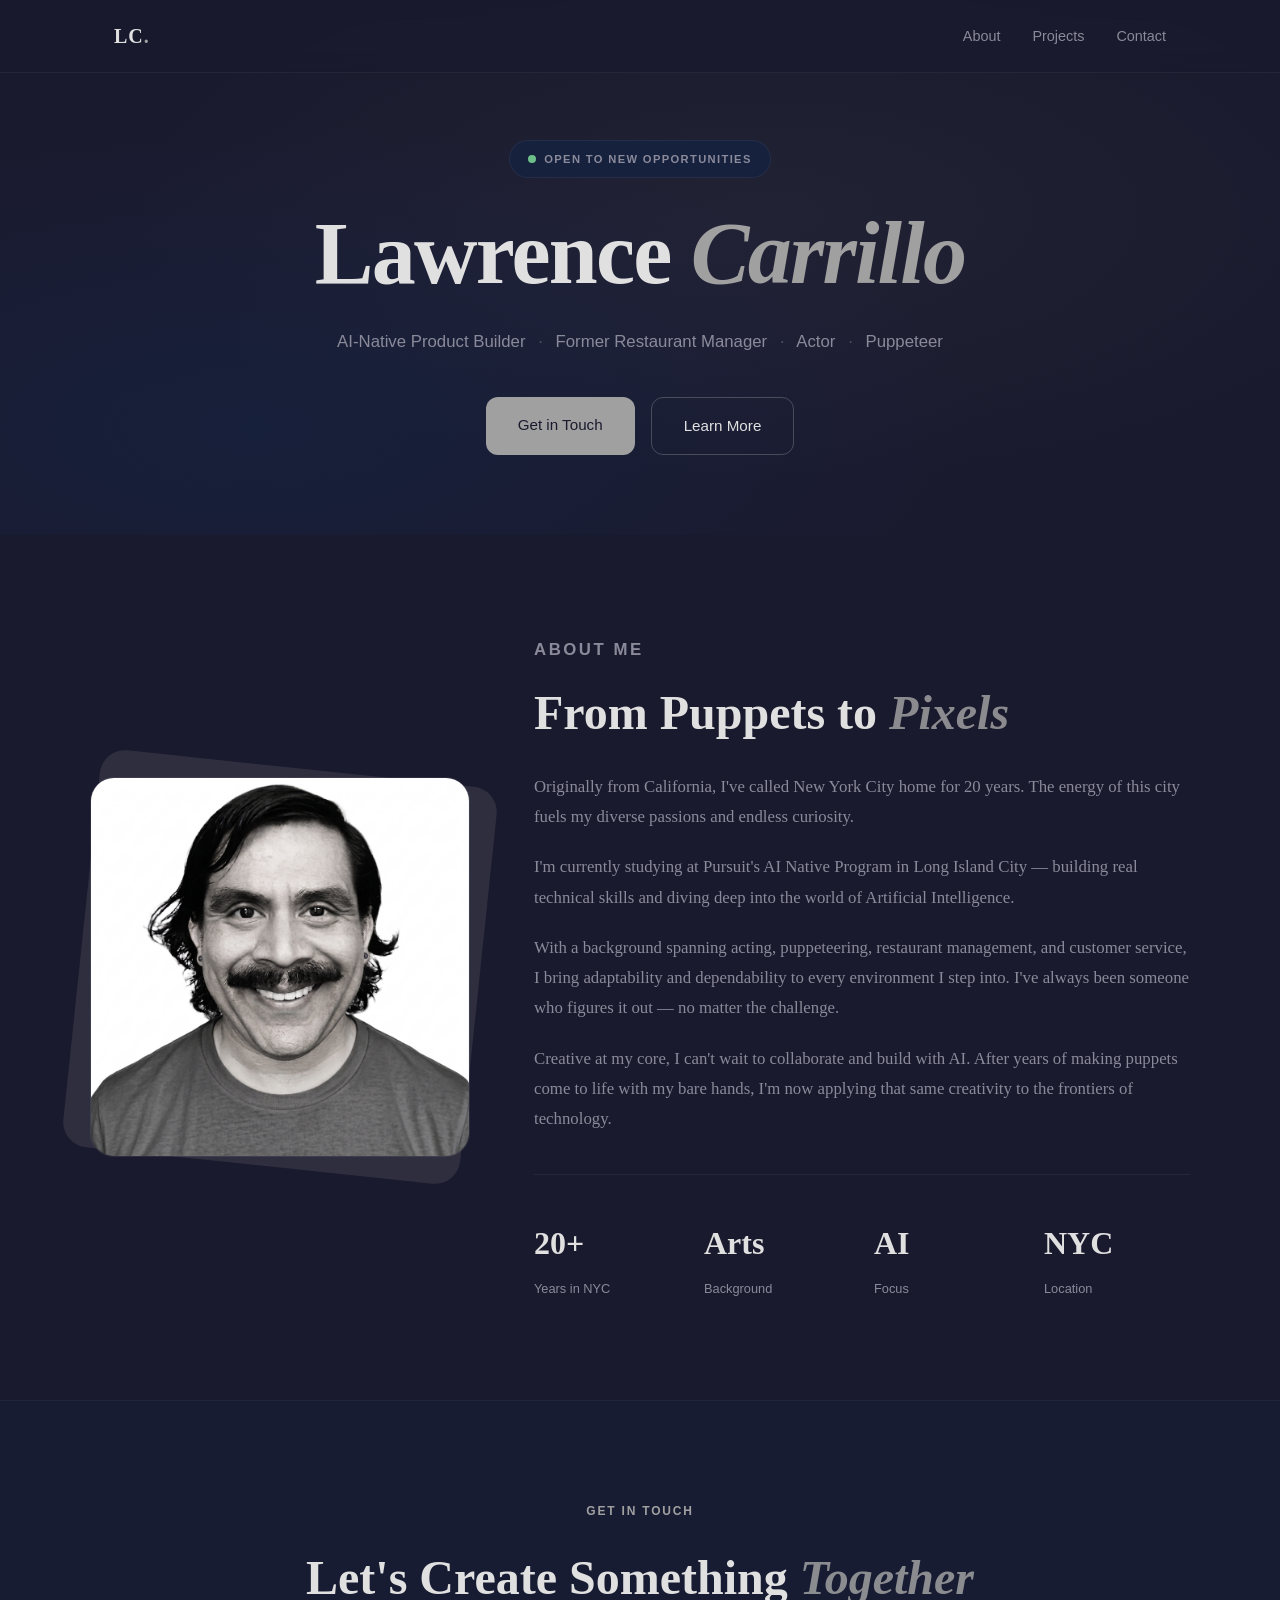
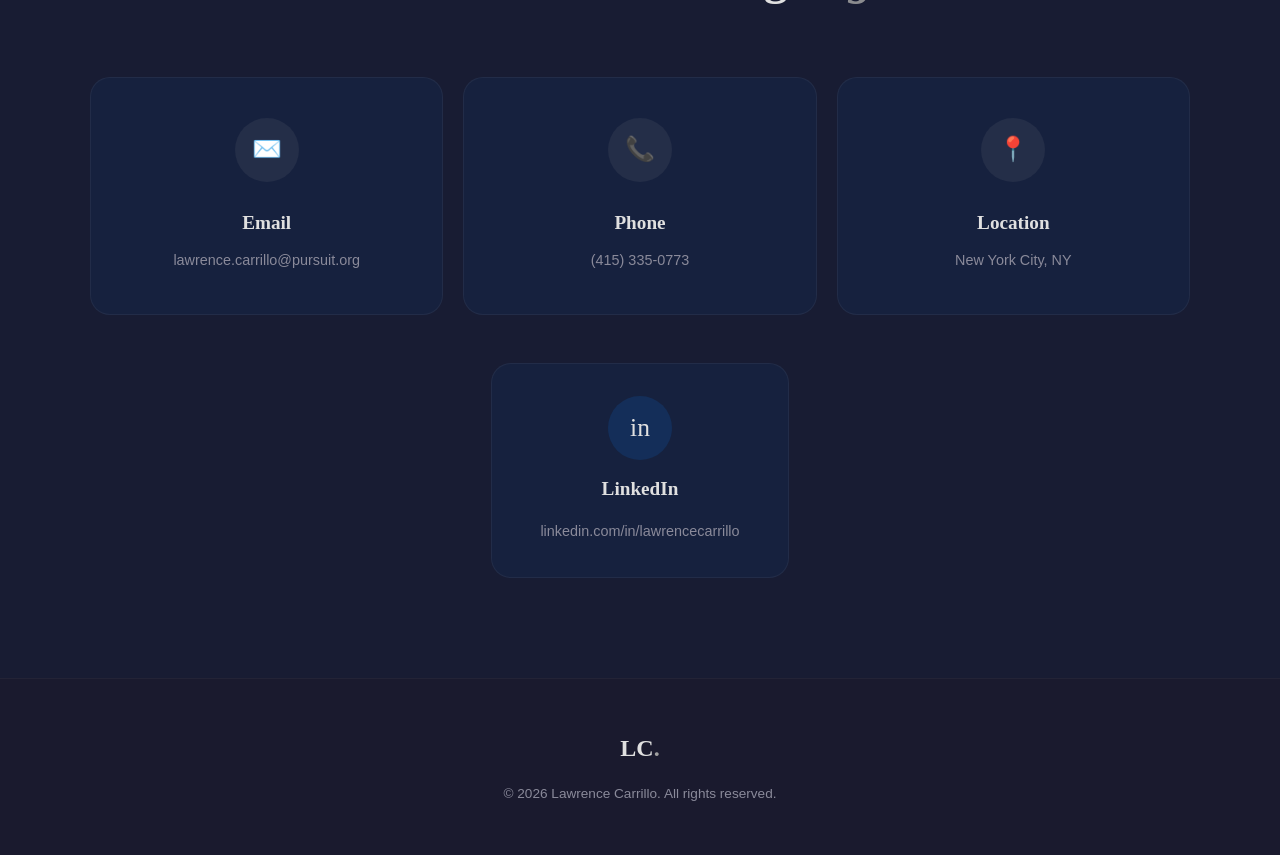
==== commit 3598faa7: "index.html" ====
--- a/index.html
+++ b/index.html
@@ -341,7 +341,7 @@
                 <p>Creative at my core, I can't wait to collaborate and build with AI. After years of making puppets come to life with my bare hands, I'm now applying that same creativity to the frontiers of technology.</p>
                 <div class="stats">
                     <div><div class="stat-value">20+</div><div class="stat-label">Years in NYC</div></div>
-                    <div><div class="stat-value">Performing Arts</div><div class="stat-label">Background</div></div>
+                    <div><div class="stat-value">Arts</div><div class="stat-label">Background</div></div>
                     <div><div class="stat-value">AI</div><div class="stat-label">Focus</div></div>
                     <div><div class="stat-value">NYC</div><div class="stat-label">Location</div></div>
                 </div>
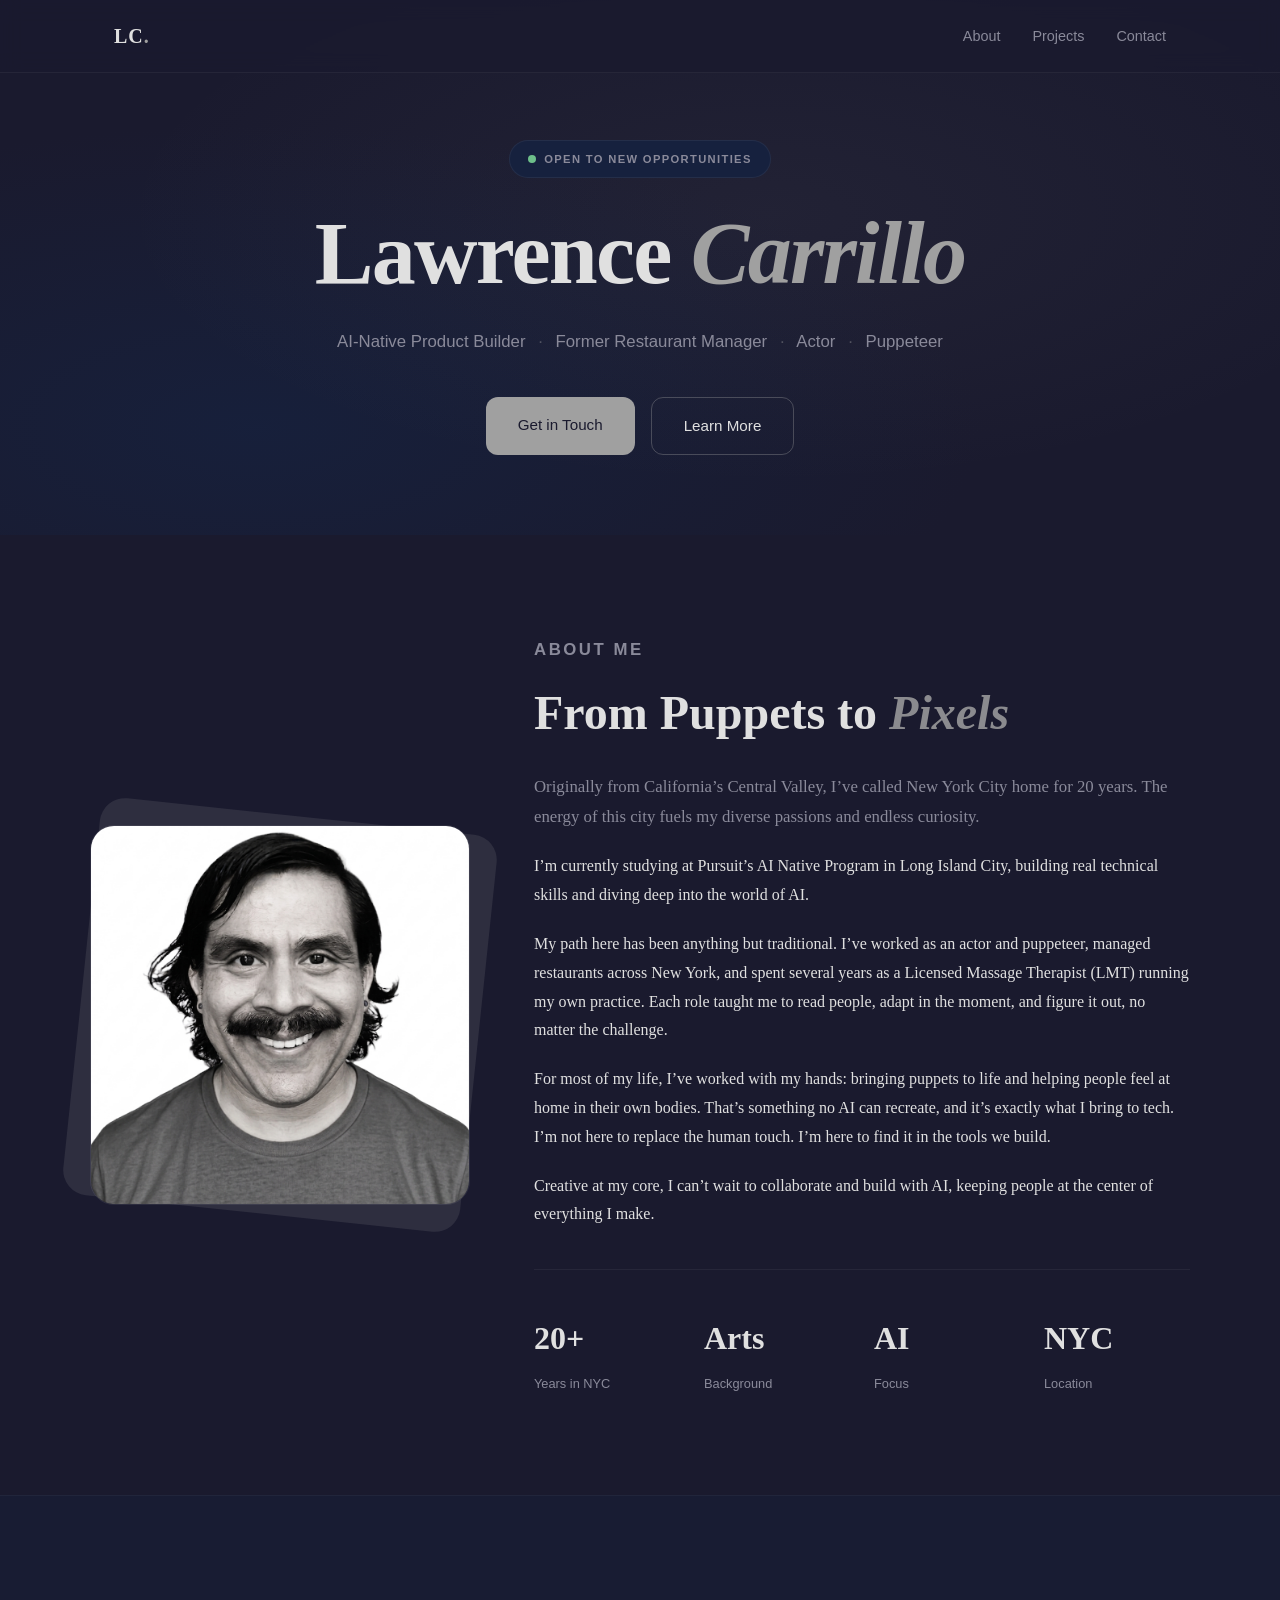
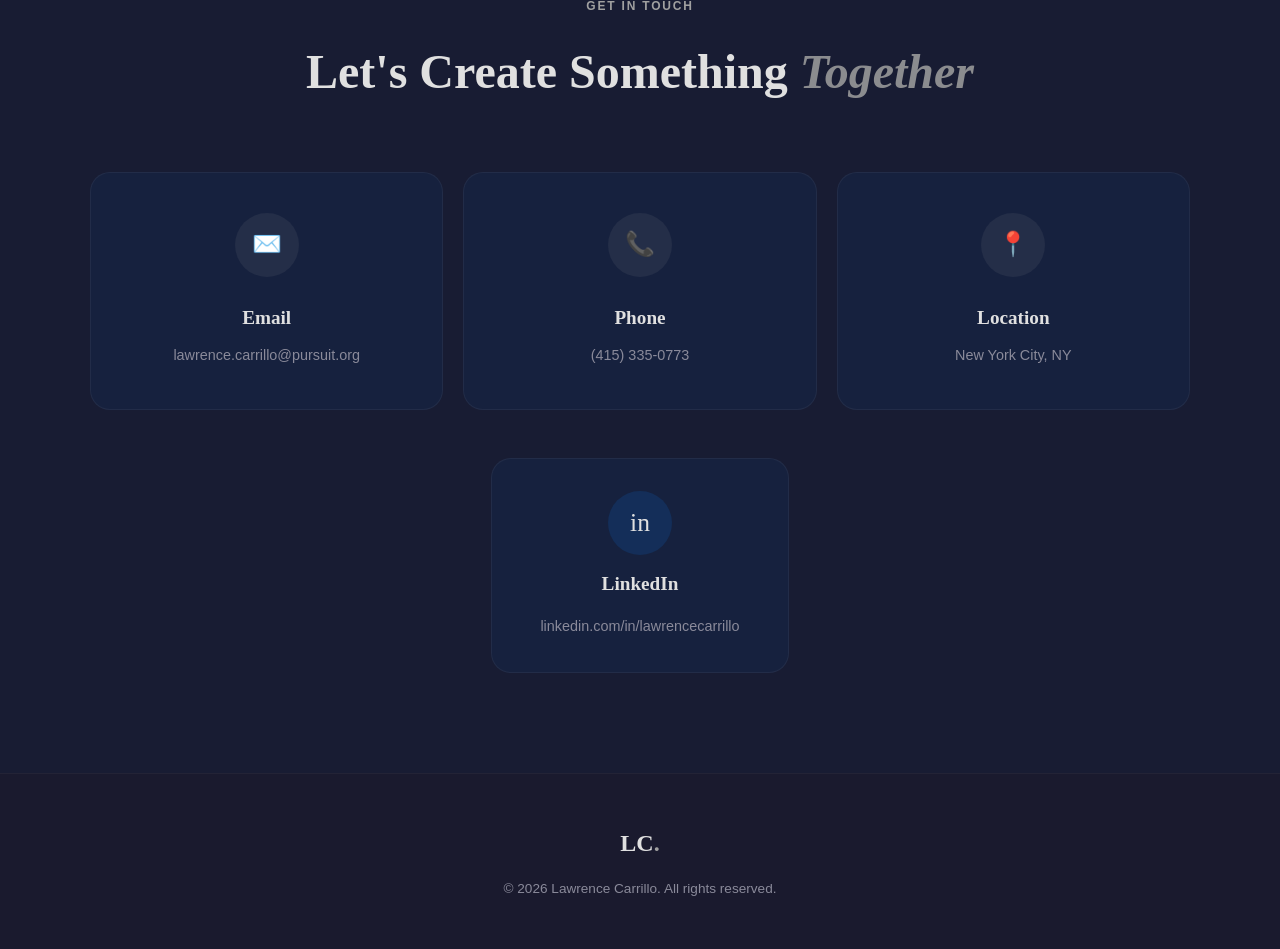
==== commit fe25701a: "index.html" ====
--- a/index.html
+++ b/index.html
@@ -335,10 +335,11 @@
             <div class="about-text-col">
                 <p class="section-label">About Me</p>
                 <h2>From Puppets to <em>Pixels</em></h2>
-                <p>Originally from California, I've called New York City home for 20 years. The energy of this city fuels my diverse passions and endless curiosity.</p>
-                <p>I'm currently studying at Pursuit's AI Native Program in Long Island City — building real technical skills and diving deep into the world of Artificial Intelligence.</p>
-                <p>With a background spanning acting, puppeteering, restaurant management, and customer service, I bring adaptability and dependability to every environment I step into. I've always been someone who figures it out — no matter the challenge.</p>
-                <p>Creative at my core, I can't wait to collaborate and build with AI. After years of making puppets come to life with my bare hands, I'm now applying that same creativity to the frontiers of technology.</p>
+                <p>Originally from California’s Central Valley, I’ve called New York City home for 20 years. The energy of this city fuels my diverse passions and endless curiosity.
+                <p></p>I’m currently studying at Pursuit’s AI Native Program in Long Island City, building real technical skills and diving deep into the world of AI.
+                <p></p>My path here has been anything but traditional. I’ve worked as an actor and puppeteer, managed restaurants across New York, and spent several years as a Licensed Massage Therapist (LMT) running my own practice. Each role taught me to read people, adapt in the moment, and figure it out, no matter the challenge.
+                <p></p>For most of my life, I’ve worked with my hands: bringing puppets to life and helping people feel at home in their own bodies. That’s something no AI can recreate, and it’s exactly what I bring to tech. I’m not here to replace the human touch. I’m here to find it in the tools we build.
+                <p></p>Creative at my core, I can’t wait to collaborate and build with AI, keeping people at the center of everything I make.</p>
                 <div class="stats">
                     <div><div class="stat-value">20+</div><div class="stat-label">Years in NYC</div></div>
                     <div><div class="stat-value">Arts</div><div class="stat-label">Background</div></div>
